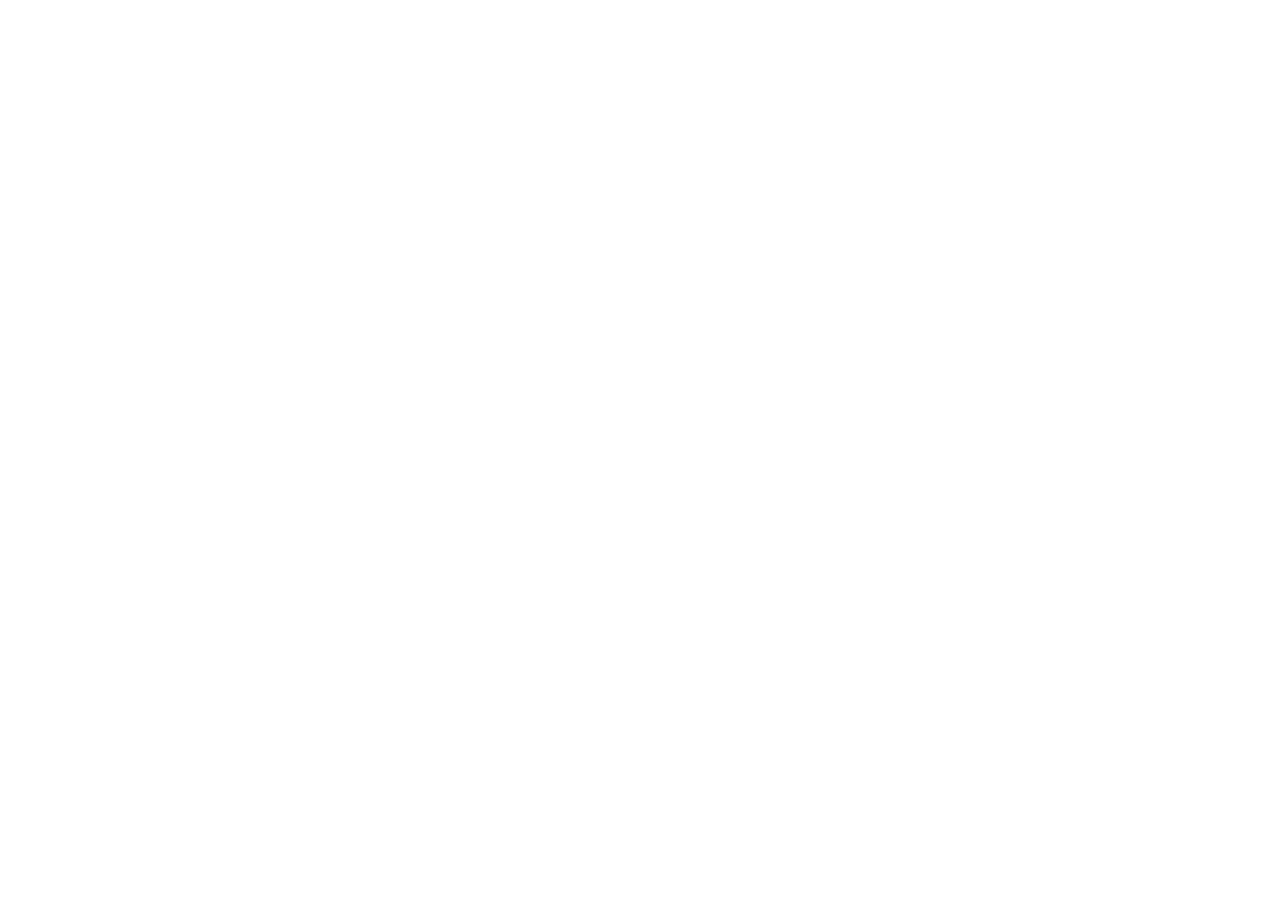
==== about.html @ 8c9f4666 "Initial Commit" ====
<!doctype html>
<html lang="en">
  <head>
    <meta charset="UTF-8" />
    <meta name="viewport" content="width=device-width, initial-scale=1.0" />
    <title>About</title>
  </head>
  <body></body>
</html>
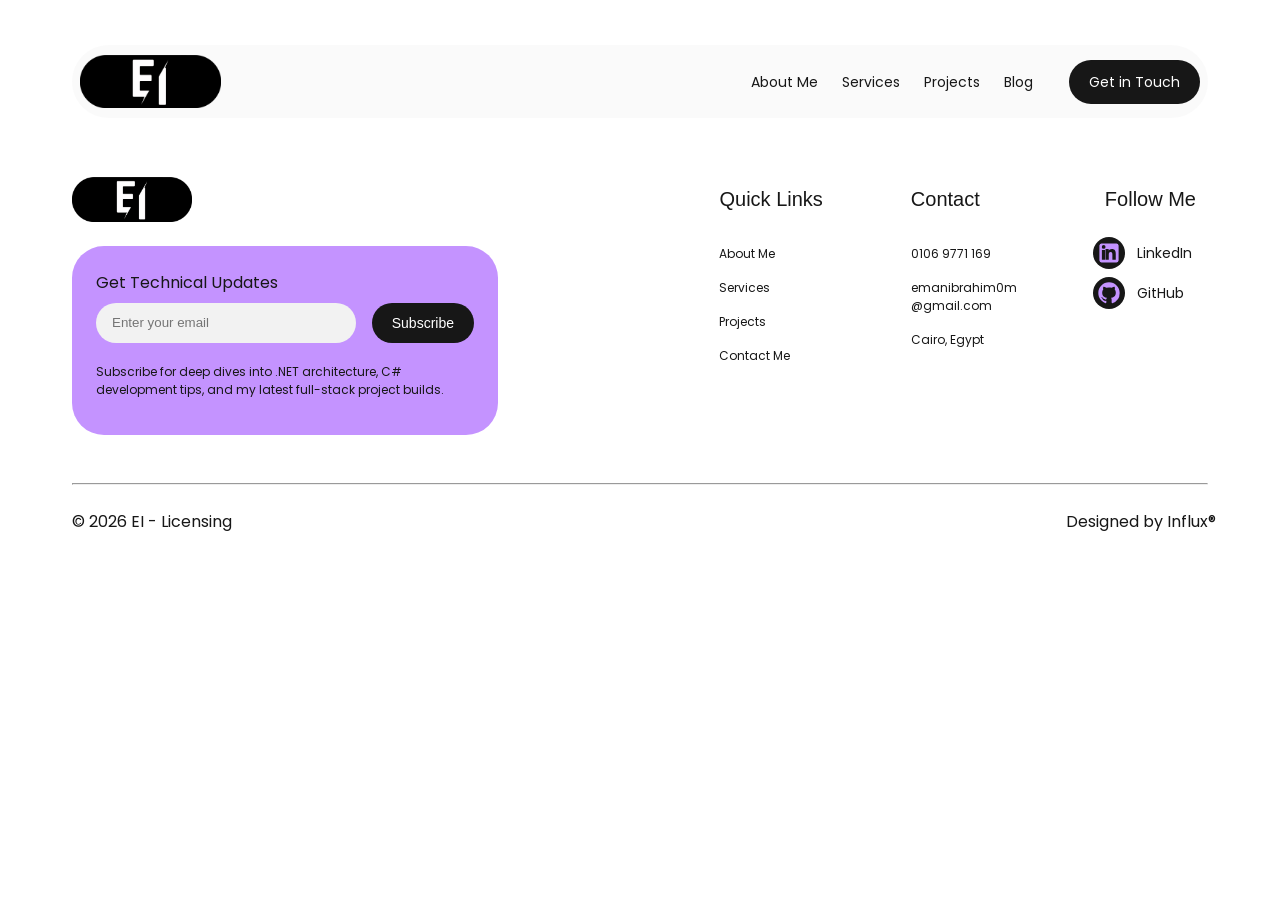
==== commit aab43385: "(Accordion - Style) changes." ====
--- a/about.html
+++ b/about.html
@@ -4,6 +4,13 @@
     <meta charset="UTF-8" />
     <meta name="viewport" content="width=device-width, initial-scale=1.0" />
     <title>About</title>
+    <link rel="stylesheet" href="./assets/css/main.css" />
   </head>
-  <body></body>
+  <body>
+    <nav id="navigation" class="rounded-none"></nav>
+    <main></main>
+    <div class="footer-container"></div>
+    <!-- Scripts -->
+    <script src="./assets/js/main.js"></script>
+  </body>
 </html>
--- a/assets/css/main.css
+++ b/assets/css/main.css
@@ -0,0 +1,633 @@
+/* Font Family */
+/* --- Poppins Font Family --- */
+/* Regular */
+@font-face {
+    font-family: 'Poppins';
+    src: url('./../fonts/Poppins/Poppins-Regular.ttf') format('truetype');
+    font-weight: 400;
+    font-style: normal;
+    font-display: swap;
+}
+/* Bold */
+@font-face {
+    font-family: 'Poppins';
+    src: url('./../Fonts/Poppins/Poppins-SemiBold.ttf') format('truetype');
+    font-weight: 600;
+    font-style: normal;
+    font-display: swap;
+}
+/* Light */
+@font-face {
+    font-family: 'Poppins';
+    src: url('./../Fonts/Poppins/Poppins-Medium.ttf') format('truetype');
+    font-weight: 500;
+    font-style: normal;
+    font-display: swap;
+}
+
+/* --- Cairo Font Family --- */
+/* Regular */
+@font-face {
+    font-family: 'Cairo';
+    src: url('./../Fonts/Cairo/Cairo-Regular.ttf') format('truetype');
+    font-weight: 400;
+    font-style: normal;
+    font-display: swap;
+}
+/* Bold */
+@font-face {
+    font-family: 'Cairo';
+    src: url('./../Fonts/Cairo/Cairo-Bold.ttf') format('truetype');
+    font-weight: 700;
+    font-style: normal;
+    font-display: swap;
+}
+/* Light */
+@font-face {
+    font-family: 'Cairo';
+    src: url('./../Fonts/Cairo/Cairo-Medium.ttf') format('truetype');
+    font-weight: 500;
+    font-style: normal;
+    font-display: swap;
+}
+
+/* Color Palette - Typography */
+:root {
+    /*  Color Palette */
+    --white: #ffffff;
+    --black: #171717;
+    --gray: #f2f2f2;
+    --lightgray: #f8f8f8;
+    --Lavender: 	#c493ff;
+
+    /*  Typography */
+    --En-font: 'Poppins', sans-serif;
+    --Ar-font: 'Cairo', sans-serif;
+    --textsize-large: clamp(1.125rem, 2vw, 1.5rem);
+    --textsize-medium: clamp(1rem, 1.5vw, 1.25rem);
+    --textsize-regular: 1rem;
+    --textsize-small: 0.875rem;
+    --textsize-tiny: 0.75rem;
+}
+
+/* Heading Text */
+h1, h2, h3, h4, h5, h6 {
+    margin: 0;
+    font-weight: 500;
+    color: var(--black);
+    line-height: 1.2;
+}
+
+h4 ,h5 ,h6 { line-height: 1.4;  font-weight: 500;}
+h1 { font-size: clamp(2rem, 8vw, 4rem); }
+h2 { font-size: clamp(1.5rem, 6vw, 3rem); }
+h3 { font-size: clamp(1.3rem, 5vw, 2.5rem); }
+h4 { font-size: clamp(1.25rem, 4vw, 2rem); }
+h5 { font-size: clamp(1rem, 3vw, 1.5rem); }
+h6 { font-size: clamp(0.875rem, 2vw, 1.25rem); }
+
+/* General Settings */
+* {
+    box-sizing: border-box;
+    background-color: transparent;
+}
+
+body {
+    padding: 0 5%;
+    color: var(--black);
+    font-family: var(--En-font);
+}
+
+/* Section */
+section {
+    padding-top: 6rem;
+    padding-bottom: 6rem;
+}
+
+/* Links&Lists */
+a {
+    text-decoration: none;
+    color: var(--black);
+}
+
+ul {
+    list-style: none;
+}
+
+/* Utility Class */
+.flex-column {
+    display: flex;
+    flex-direction: column;
+}
+
+.rounded-black {
+    border: 1px solid var(--black);
+    border-radius: 100rem; 
+}
+
+.rounded-none {
+    border: none;
+    border-radius: 100rem; 
+}
+
+.rounded-corner {
+    border-radius: 2rem; 
+}
+.rounded-corner-black {
+    border-radius: 3rem; 
+    border: 1px solid var(--black);
+}
+
+/* Tags */
+.tag {
+    background-color: var(--Lavender); 
+    color: var(--black);
+    display: inline-block;
+    font-size: var(--textsize-small);
+}
+
+.text-tag {
+    padding: 0.3rem 0.75rem;
+    font-weight: 400;
+}
+
+.tool-tag {
+    padding: 0.25rem 0.75rem;
+    font-weight: 700;
+}
+
+/* Buttons */
+.button {
+    cursor: pointer;
+    padding: clamp(0.5rem, 1vw, 0.75rem) clamp(1rem, 3vw, 1.25rem);
+    font-size: clamp(var(--textsize-tiny), 2vw, var(--textsize-small));
+}
+
+.button-primary {
+    background-color: var(--black);
+    color: var(--white);
+}
+
+.button-secondary {
+    background-color: transparent;
+    color: var(--black);
+}
+
+/* Buttons Hover */
+.button-primary:hover{
+    color: var(--Lavender);
+}
+
+.button-secondary:hover {
+    background-color: var(--black);
+    color: var(--white);
+}
+
+/* Button Link */
+.button-link {
+    color: var(--black);
+    padding: 0.25rem 0;
+    font-size: var(--textsize-regular);
+
+    display: flex;
+    align-items: center;
+    gap: 0.5rem;
+    margin-top: 1.5rem;
+}
+
+.button-link:hover {
+    color: var(--Lavender);
+}
+
+/* Accordion-icon */
+.accordion-icon svg {
+    color: var(--white);
+    background-color: var(--Lavender);
+}
+.accordion-icon svg:hover {
+    transition: 0.3s;
+    transform: rotate(90deg);
+}
+
+/* Social Links */
+.social-link {
+    display: flex;
+    align-items: center;
+    gap: 0.75rem;
+    color: var(--black);
+    font-size: var(--textsize-small);
+    margin-bottom: 0.5rem;
+}
+
+.social-link svg {
+    color: var(--Lavender);
+    width: 2rem;
+    height: 2rem;
+    display: block;
+    background-color: var(--black);
+    border-radius: 100rem;
+    padding: 0.2rem;
+}
+
+.social-link:hover {
+    filter: brightness(1.5);
+}
+
+/* navigation */
+nav {
+    display: flex;
+    position: sticky;
+    justify-content: space-between;
+    top: 5%;
+    width: 100%;
+    align-items: center;
+    background: rgba(248, 248, 248, 0.75);
+    backdrop-filter: blur(12px);
+    padding: 0.5rem 0.5rem;
+}
+
+.nav-logo {
+    width: 8.8rem;
+    display: block;
+}
+
+.nav-left {
+    display: flex;
+    align-items: center;
+    justify-content: space-between;
+}
+
+.nav-link {
+    padding: 0.5rem 0.75rem;
+    font-size: var(--textsize-small);
+}
+
+.nav-link:hover {
+    background-color: var(--Lavender);
+}
+
+#nav-button{padding-left: 1.5rem;}
+
+/* Hamburger Menu */
+.ham-menu {
+    display: none;
+}
+
+@media (max-width: 768px) {
+    .ham-menu {
+        display: block;
+        
+    }
+    .nav-left {
+        position: fixed;
+        display: flex;
+        flex-direction: column;
+        width: 100%;
+        background-color: var(--lightgray);
+        padding: 2rem 0;
+        border-radius: 2rem;
+        top: -500%;
+        gap: 1rem;
+        transition: 0.6s;
+    }
+    .nav-link {font-size: var(--textsize-medium);}
+    .nav-left.active{ top: 100%;}
+
+}
+
+/* Hero Section */
+.hero, .hero-head{
+    align-items: center;
+    max-width: 65rem;
+    margin-right: auto;
+    margin-left: auto;
+    text-align: center;
+    gap: 1.5rem;
+}
+
+.hero-text {
+    margin-bottom: 2rem;
+}
+
+.hero-img {
+    max-width: 100%;
+    border-radius: 2rem;
+}
+
+/* Logos Section */
+.logo-componant {
+    align-items: center; 
+    gap: 3rem;
+}  
+
+.logos-icons {
+    display: flex;
+    gap: clamp(1rem, 5vw, 6rem);
+}
+
+.tool-logo {
+    height: clamp(2rem, 3vw, 3rem);
+    width: auto;
+    opacity: 0.6;
+    filter: grayscale(30%);
+}
+
+.tool-logo:hover {
+    opacity: 1;
+    filter: grayscale(0%);
+}
+
+
+/* Services Section */
+.services {
+    background-color: var(--lightgray);
+    padding: 6rem 2rem;
+}
+
+.service-name {
+    font-size: 1.5rem;
+    font-weight: 500;
+    margin: 0;
+}
+
+.services-head {
+    gap: 0.5rem;
+    align-items: flex-start;
+    margin-bottom: 3rem;
+}
+
+.service-cards-container {
+    gap: 1rem;
+}
+
+.service-card-name {
+    padding: 1.2rem 1.5rem;
+    display: flex;
+    justify-content: space-between;
+}
+
+.service-description  {
+    font-size: var(--textsize-large); 
+    margin: 0;
+}
+
+.service-card-body {
+    display: grid;
+    grid-template-columns: repeat(2, 1fr);
+    align-items: center;
+    gap: 4rem;
+    padding: 1.5rem;
+}
+
+.service-description {
+    font-size: var(--textsize-medium);
+}
+
+.service-img {
+    aspect-ratio: 15/9;
+    object-fit: cover;
+    width: 100%;
+    height: 100%;
+}
+
+.service-card-content {
+    align-items: flex-start; 
+    gap: clamp(0.5rem, 2vw, 1.5rem);  
+    padding: 1.5rem;
+}
+
+@media (max-width: 900px) {
+    .service-card-body, .service-card-body.active {
+        grid-template-columns:1fr;
+    }
+}
+
+/* Projects */
+.projects-head {
+    display: flex;
+    justify-content: space-between;
+    align-items: flex-end;
+    flex-wrap: wrap;
+    margin-bottom: 3rem;
+}
+
+.project-head-left {
+    gap: 1rem;
+    align-items: flex-start; 
+    margin-bottom: 1rem;
+}
+
+.project-head-text {
+    font-size: var(--textsize-medium);
+}
+
+.project-cards-container {
+    display: grid;
+    grid-template-columns: repeat(3, 1fr);
+    gap: 2rem;
+}
+
+.project-card {
+    padding: 1rem; 
+    background-color: var(--lightgray);
+}
+
+.project-card:hover {
+    border: 1px solid var(--black);
+}
+
+.project-link {
+    justify-content: right;
+}
+
+.project-img {
+    aspect-ratio: 16 / 9;
+    width: 100%;
+    object-fit: cover;
+}
+
+.project-description {
+    padding: 1.25rem 1rem;
+}
+
+@media (max-width: 900px) {
+    .project-cards-container {
+        grid-template-columns: repeat(2, 1fr);
+    }
+}
+@media (max-width: 568px) {
+    .project-cards-container {
+        grid-template-columns: 1fr;
+        gap: 2rem;
+
+    }
+}
+
+/* Development Process section */
+.process{
+    background-color: var(--lightgray);
+    border-radius: 2rem;
+    gap: 2rem;
+}
+
+.process-head, .process-container, .process-contact {
+    max-width: 70rem;
+    margin-right: auto;
+    margin-left: auto;
+    width: 100%;
+} 
+
+.process-head {
+    display: flex;
+    flex-direction: column;
+    align-items: center;
+    gap: 1rem;
+    margin-bottom: 2rem;
+
+}
+
+.process-container {
+    display: grid;
+    grid-template-columns: 100%;
+    grid-row-gap: 1rem;
+}
+
+.process-card {
+    border: 1px solid var(--black);
+}
+
+.process-card-head {
+    display: flex;
+    justify-content: space-between;
+    padding: 1.25rem 1.5rem;
+    transition: max-height 0.3s ease-out, padding 0.3s ease;
+    align-items: center;
+}
+
+
+.process-card-body {
+    padding: 0 1.5rem 1rem 1.5rem;
+}
+
+.process-contact {
+    background-color: var(--Lavender);
+    align-items: center;
+    text-align: center;
+    padding: clamp(1rem, 4vw, 3rem)  4rem;
+}
+
+/* Accordion for poth process / service */
+.process-card-body, .service-card-body{
+    display: none;
+}
+
+.process-card-body.active, .service-card-body.active {
+    display: grid;
+}
+
+.process-card:hover, .service-card:hover {
+    cursor: pointer;
+}
+
+.process-card:has(.process-card-body.active) .accordion-icon svg,
+.service-card:has(.service-card-body.active) .accordion-icon svg {
+    transform: rotate(-45deg);
+    transition: transform 0.3s ease;
+}
+
+/* Footer */
+footer {
+    display: grid;
+    grid-template-columns: 0.60fr 1fr; 
+    justify-content: end;
+    margin-top: 6rem;
+}
+
+.footer-left {
+    display: grid;
+    grid-template-columns: repeat(3, max-content); 
+    gap: clamp(1.5rem, 5vw, 7.5rem);
+    flex-wrap: wrap;
+    justify-content: flex-end;
+}
+
+.footer-link-list {
+    display: flex;
+    flex-direction: column;
+    align-items: flex-start;
+}
+
+.footer-link, .footer-heading{
+    color: var(--black);
+    padding: 0.5rem 0.75rem;
+    border-radius: 100rem;
+}
+
+.footer-heading {
+    margin-bottom: 1rem;}
+
+.footer-link:hover {
+    background-color: var(--Lavender);
+}
+
+.footer-right {
+    gap: 1.5rem;
+}
+
+.footer-logo{
+    width: 7.5rem;
+    display: block;
+}
+
+.footer-newsletter {
+    background-color: var(--Lavender);
+    padding: 1.5rem;
+    gap: .5rem;
+}
+
+.footer-form {
+    display: grid;
+    grid-template-columns: 1fr max-content;
+    gap: clamp(0.5rem, 2vw, 1rem);
+}
+
+.footer-input {
+    border: none;
+    background-color: var(--gray);
+    border-radius: 100rem;
+    padding: 0.5rem 1rem;
+    width: 100%;
+    box-sizing: border-box;
+}
+
+.footer-input:focus {
+    outline: 0;
+    box-shadow: 0 0 2px 0 rgba(0, 0, 0, 0.75);
+}
+
+.footer-text, .footer-link {
+    font-size: var(--textsize-tiny);
+}
+
+@media (max-width: 768px) {
+    footer {
+        grid-template-columns: 1fr;
+        gap: 2.5rem; 
+    }
+    .footer-left {
+        justify-content: space-around;
+        gap:  clamp(0.5rem, 2vw, 2rem);
+        
+    }
+}
+
+@media (max-width: 480px) {
+    grid-template-columns: repeat(2, 1fr);
+
+    .footer-form {
+        grid-template-columns: 1fr;
+    }
+}
+
+#end p { display: inline-block; } 
+#end p:last-child { position: absolute; right: 5% }
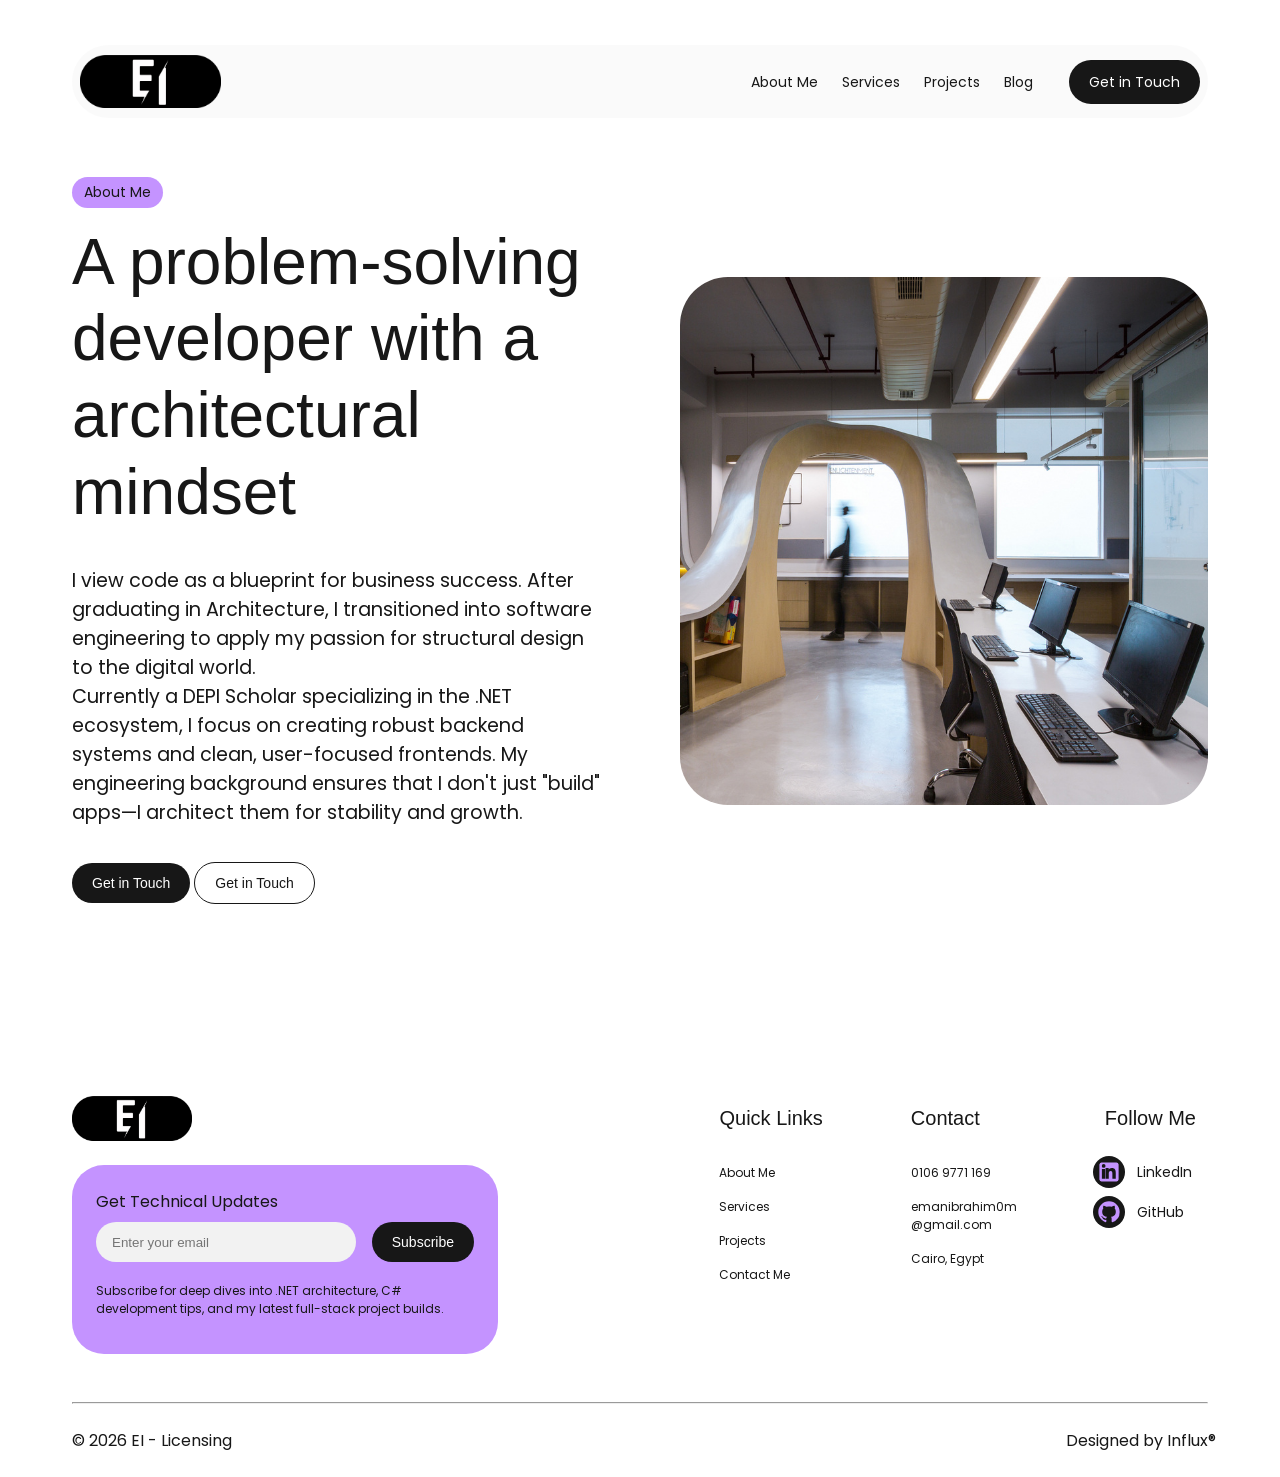
==== commit 5fe65169: "About/Services Pages Hero." ====
--- a/about.html
+++ b/about.html
@@ -3,12 +3,49 @@
   <head>
     <meta charset="UTF-8" />
     <meta name="viewport" content="width=device-width, initial-scale=1.0" />
-    <title>About</title>
+    <title>About Me</title>
+    <link
+      rel="icon"
+      type="image/x-icon"
+      href="./assets/images/icons/favicon-16x16.png"
+    />
     <link rel="stylesheet" href="./assets/css/main.css" />
   </head>
   <body>
     <nav id="navigation" class="rounded-none"></nav>
-    <main></main>
+    <main>
+      <section class="a-s-hero">
+        <div class="a-s-hero-left flex-column">
+          <span class="tag text-tag rounded-none">About Me</span>
+          <h1 class="a-s-hero-head">
+            A problem-solving developer with a architectural mindset
+          </h1>
+          <p class="a-s-hero-body">
+            I view code as a blueprint for business success. After graduating in
+            Architecture, I transitioned into software engineering to apply my
+            passion for structural design to the digital world.
+            <br />
+            Currently a DEPI Scholar specializing in the .NET ecosystem, I focus
+            on creating robust backend systems and clean, user-focused
+            frontends. My engineering background ensures that I don't just
+            "build" apps—I architect them for stability and growth.
+          </p>
+          <div class="a-s-hero-buttons">
+            <button class="button button-primary rounded-none">
+              Get in Touch
+            </button>
+            <button class="button button-secondary rounded-black">
+              Get in Touch
+            </button>
+          </div>
+        </div>
+        <img
+          src="./assets/images/hero imgs/about hero img.png"
+          alt=""
+          class="a-s-hero-img rounded-corner"
+        />
+      </section>
+    </main>
     <div class="footer-container"></div>
     <!-- Scripts -->
     <script src="./assets/js/main.js"></script>
--- a/assets/css/main.css
+++ b/assets/css/main.css
@@ -622,8 +622,9 @@
 }
 
 @media (max-width: 480px) {
-    grid-template-columns: repeat(2, 1fr);
-
+    .footer-left {
+        grid-template-columns: repeat(2, 1fr);
+    }
     .footer-form {
         grid-template-columns: 1fr;
     }
@@ -631,3 +632,35 @@
 
 #end p { display: inline-block; } 
 #end p:last-child { position: absolute; right: 5% }
+
+/* About/Service Page  Hero Section */
+.a-s-hero {
+    display: grid;
+    grid-template-columns: repeat(2, 1fr);
+    gap: 5rem;
+    align-items: center;
+}
+
+.a-s-hero-left {
+    align-items: start; 
+    gap: 1rem;   
+}
+.a-s-hero-img {
+    aspect-ratio: 1;
+    object-fit: cover;
+    border-radius: 3rem;
+    width: 100%;
+    height: auto;
+    object-position: right;
+}
+.a-s-hero-body {
+    font-size: var(--textsize-medium);
+}
+
+@media (max-width: 768px) {
+    .a-s-hero {
+        grid-template-columns: 1fr;
+        gap: 2.5rem; 
+    }
+
+}
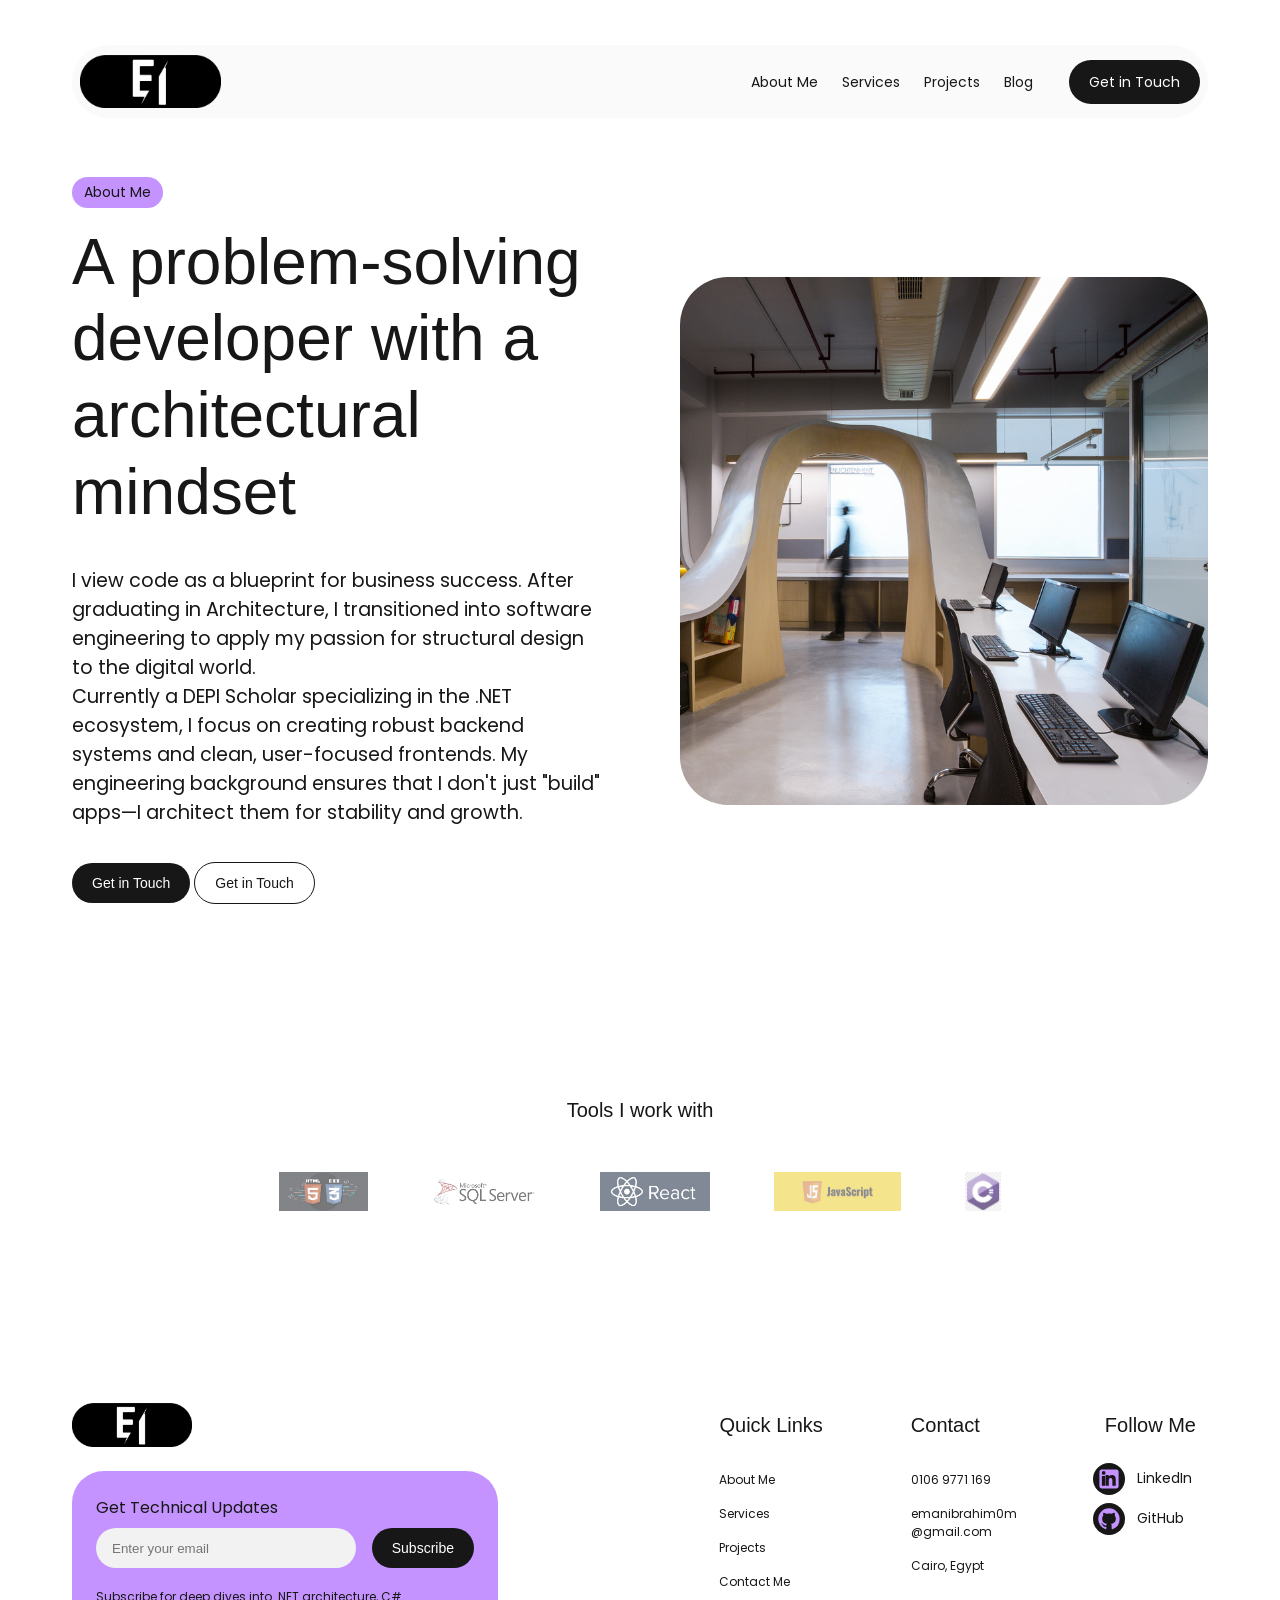
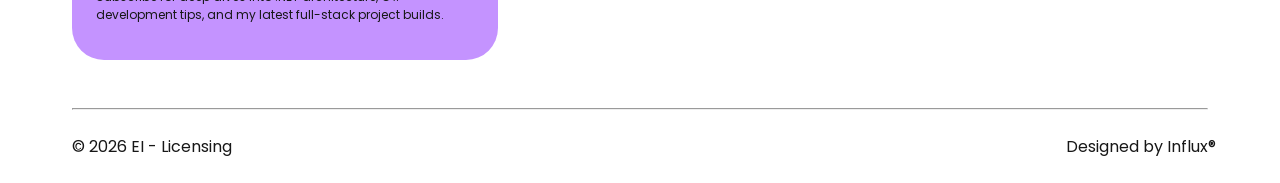
==== commit 26efc2e0: "Shared Logos Section." ====
--- a/about.html
+++ b/about.html
@@ -45,6 +45,8 @@
           class="a-s-hero-img rounded-corner"
         />
       </section>
+      <!-- Logos Section -->
+      <section class="logo-componant flex-column"></section>
     </main>
     <div class="footer-container"></div>
     <!-- Scripts -->
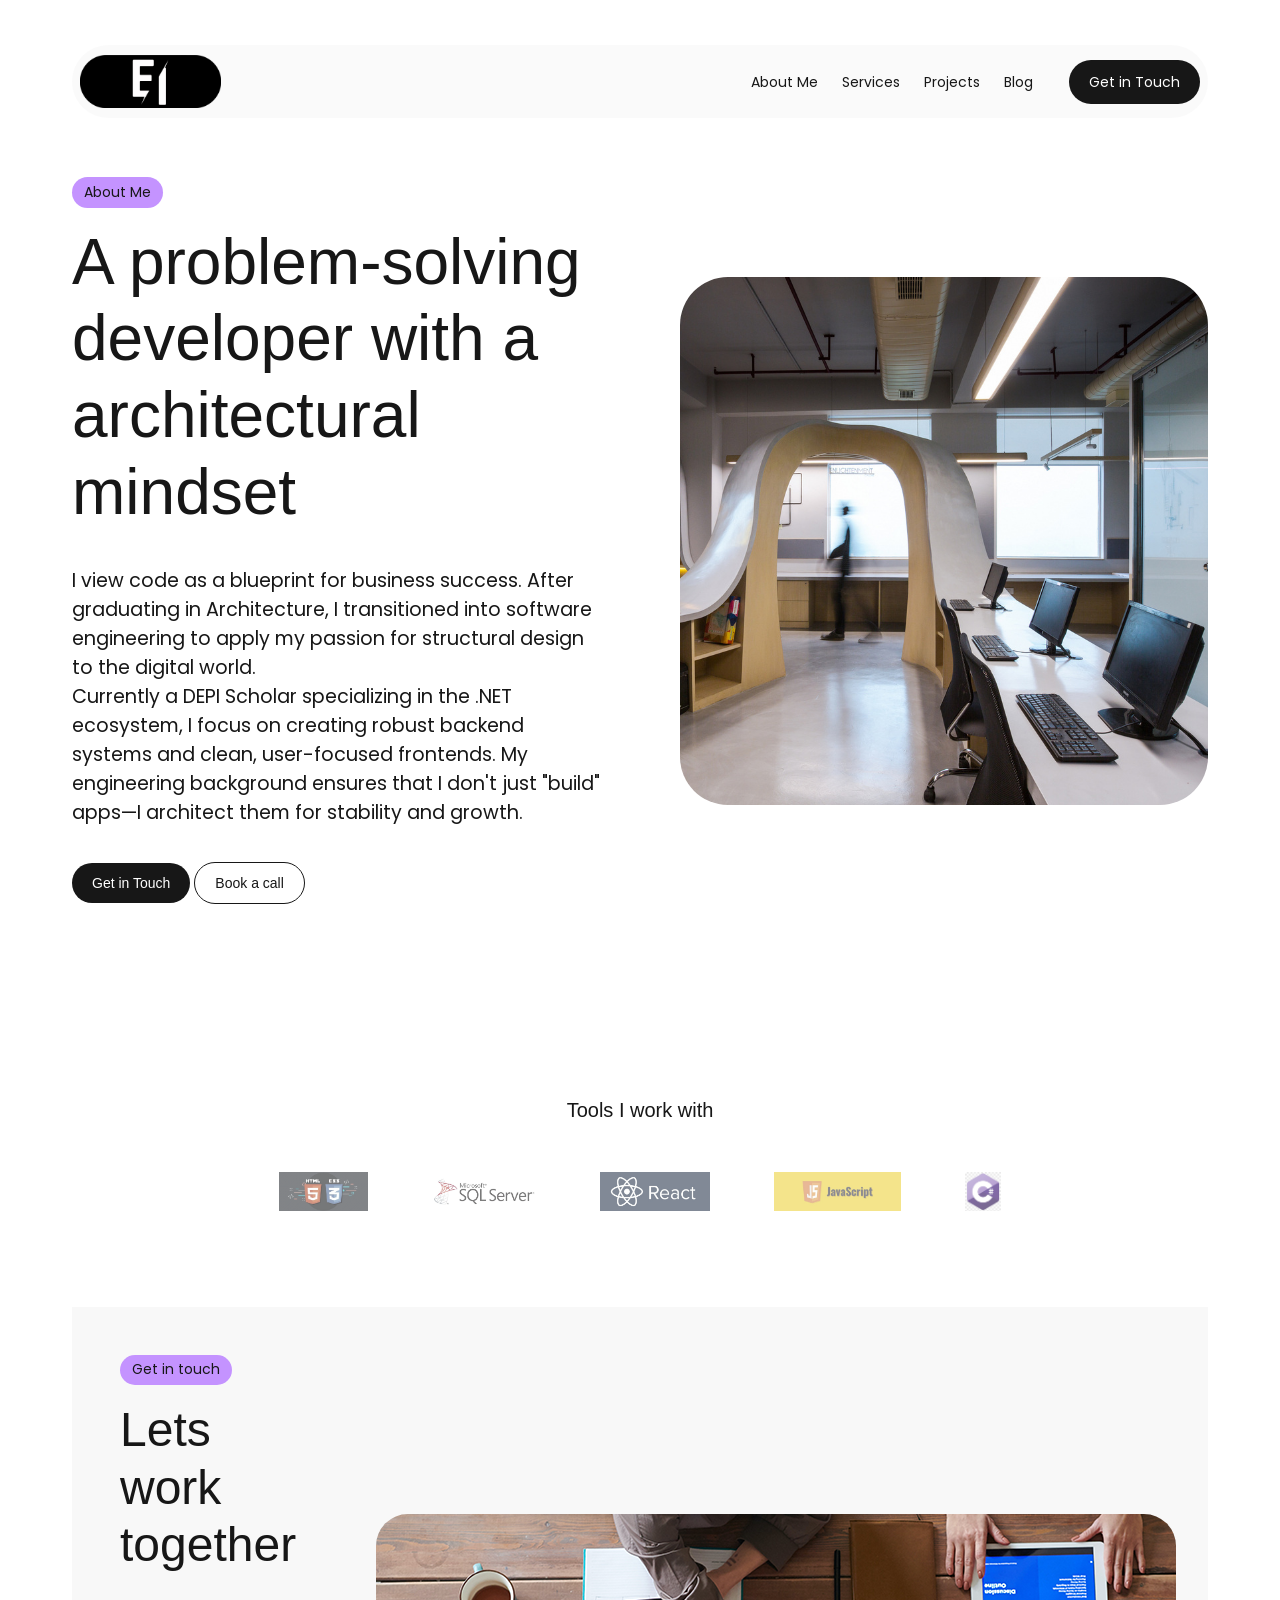
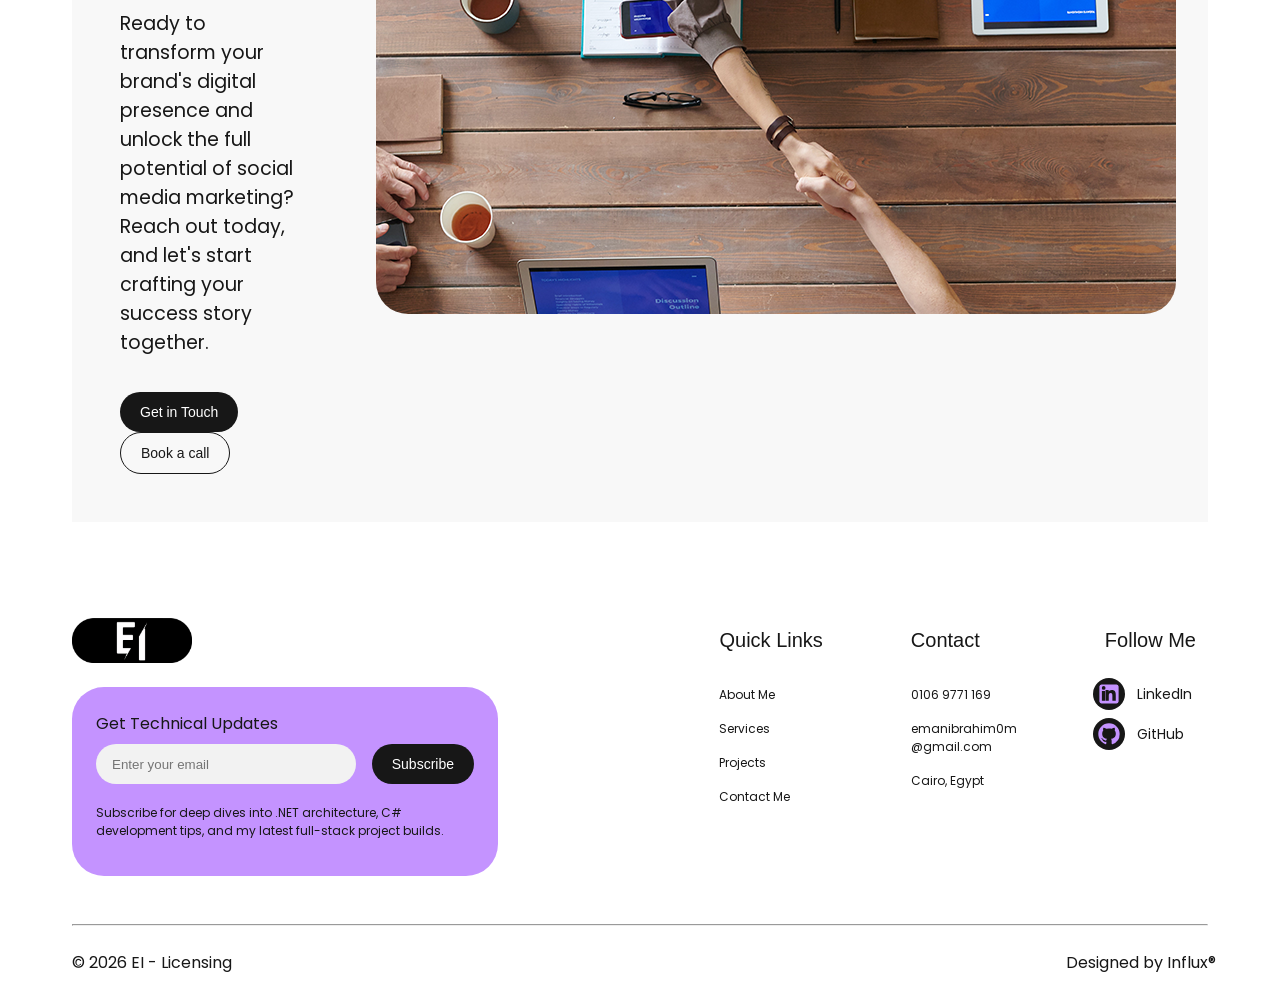
==== commit 4d1279eb: "GitInTouch Section" ====
--- a/about.html
+++ b/about.html
@@ -35,7 +35,7 @@
               Get in Touch
             </button>
             <button class="button button-secondary rounded-black">
-              Get in Touch
+              Book a call
             </button>
           </div>
         </div>
@@ -45,10 +45,17 @@
           class="a-s-hero-img rounded-corner"
         />
       </section>
+
       <!-- Logos Section -->
       <section class="logo-componant flex-column"></section>
+
+      <!-- Get In Touch Section -->
+      <div class="getintouch-section"></div>
+
+      <!-- Footer -->
+      <div class="footer-container"></div>
     </main>
-    <div class="footer-container"></div>
+
     <!-- Scripts -->
     <script src="./assets/js/main.js"></script>
   </body>
--- a/assets/css/main.css
+++ b/assets/css/main.css
@@ -74,7 +74,6 @@
 h1, h2, h3, h4, h5, h6 {
     margin: 0;
     font-weight: 500;
-    color: var(--black);
     line-height: 1.2;
 }
 
@@ -403,7 +402,7 @@
 }
 
 /* Projects */
-.projects-head {
+.section-head-v1 {
     display: flex;
     justify-content: space-between;
     align-items: flex-end;
@@ -411,13 +410,14 @@
     margin-bottom: 3rem;
 }
 
-.project-head-left {
+.section-head-left-v1 {
     gap: 1rem;
     align-items: flex-start; 
     margin-bottom: 1rem;
-}
-
-.project-head-text {
+    max-width: 75rem;
+}
+
+.section-head-text-v1 {
     font-size: var(--textsize-medium);
 }
 
@@ -517,11 +517,11 @@
 }
 
 /* Accordion for poth process / service */
-.process-card-body, .service-card-body{
+.process-card-body, .service-card-body.active{
     display: none;
 }
 
-.process-card-body.active, .service-card-body.active {
+.process-card-body.active, .service-card-body {
     display: grid;
 }
 
@@ -530,7 +530,7 @@
 }
 
 .process-card:has(.process-card-body.active) .accordion-icon svg,
-.service-card:has(.service-card-body.active) .accordion-icon svg {
+.service-card:has(.service-card-body) .accordion-icon svg {
     transform: rotate(-45deg);
     transition: transform 0.3s ease;
 }
@@ -645,6 +645,7 @@
     align-items: start; 
     gap: 1rem;   
 }
+
 .a-s-hero-img {
     aspect-ratio: 1;
     object-fit: cover;
@@ -653,6 +654,7 @@
     height: auto;
     object-position: right;
 }
+
 .a-s-hero-body {
     font-size: var(--textsize-medium);
 }
@@ -662,5 +664,51 @@
         grid-template-columns: 1fr;
         gap: 2.5rem; 
     }
-
-}
+}
+
+/* Service-page / Progress Section */
+.progress-cards-container {
+    display: grid;
+    grid-template-columns: repeat(3, 1fr);
+    gap: 2rem;
+}
+
+.progress-card {
+    padding: 2rem;
+    gap: 3rem;
+}
+
+.progress-card:nth-child(odd) {
+    background-color: var(--black);
+    color: var(--white);
+} 
+.progress-card:nth-child(even) {
+    background-color: var(--Lavender);
+    color: var(--black);
+} 
+
+.progress-num {
+    font-size: 3rem;
+    font-weight: 700;
+}
+
+.progress-text {
+    font-size: var(--textsize-regular);
+}
+
+@media (max-width: 768px) {
+    .progress-cards-container {
+        grid-template-columns: repeat(2, 1fr);
+        gap: 1.5rem; 
+    }
+}
+
+/* Git in touch extra */
+.contact-extra {
+    padding: 3rem;
+    background-color: var(--lightgray);
+}
+
+.getintouch-body {
+    font-size: var(--textsize-medium);
+}
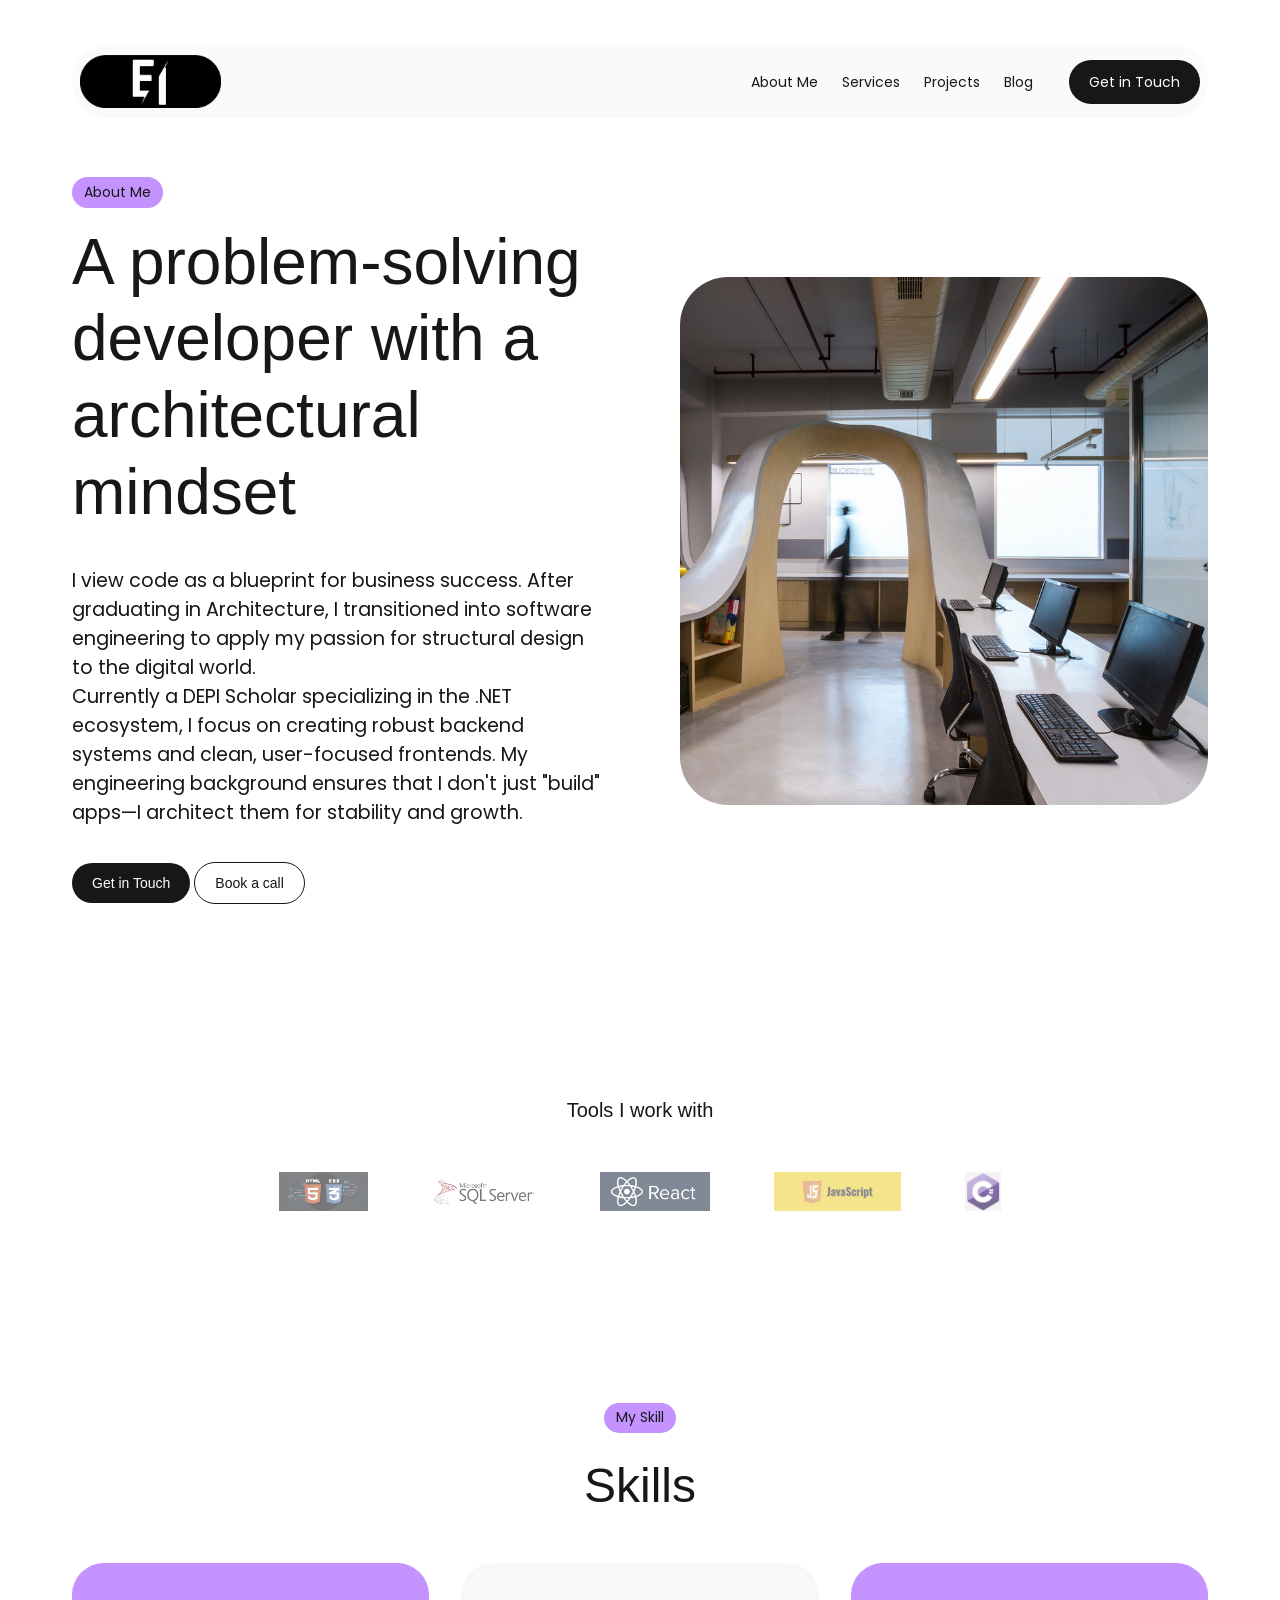
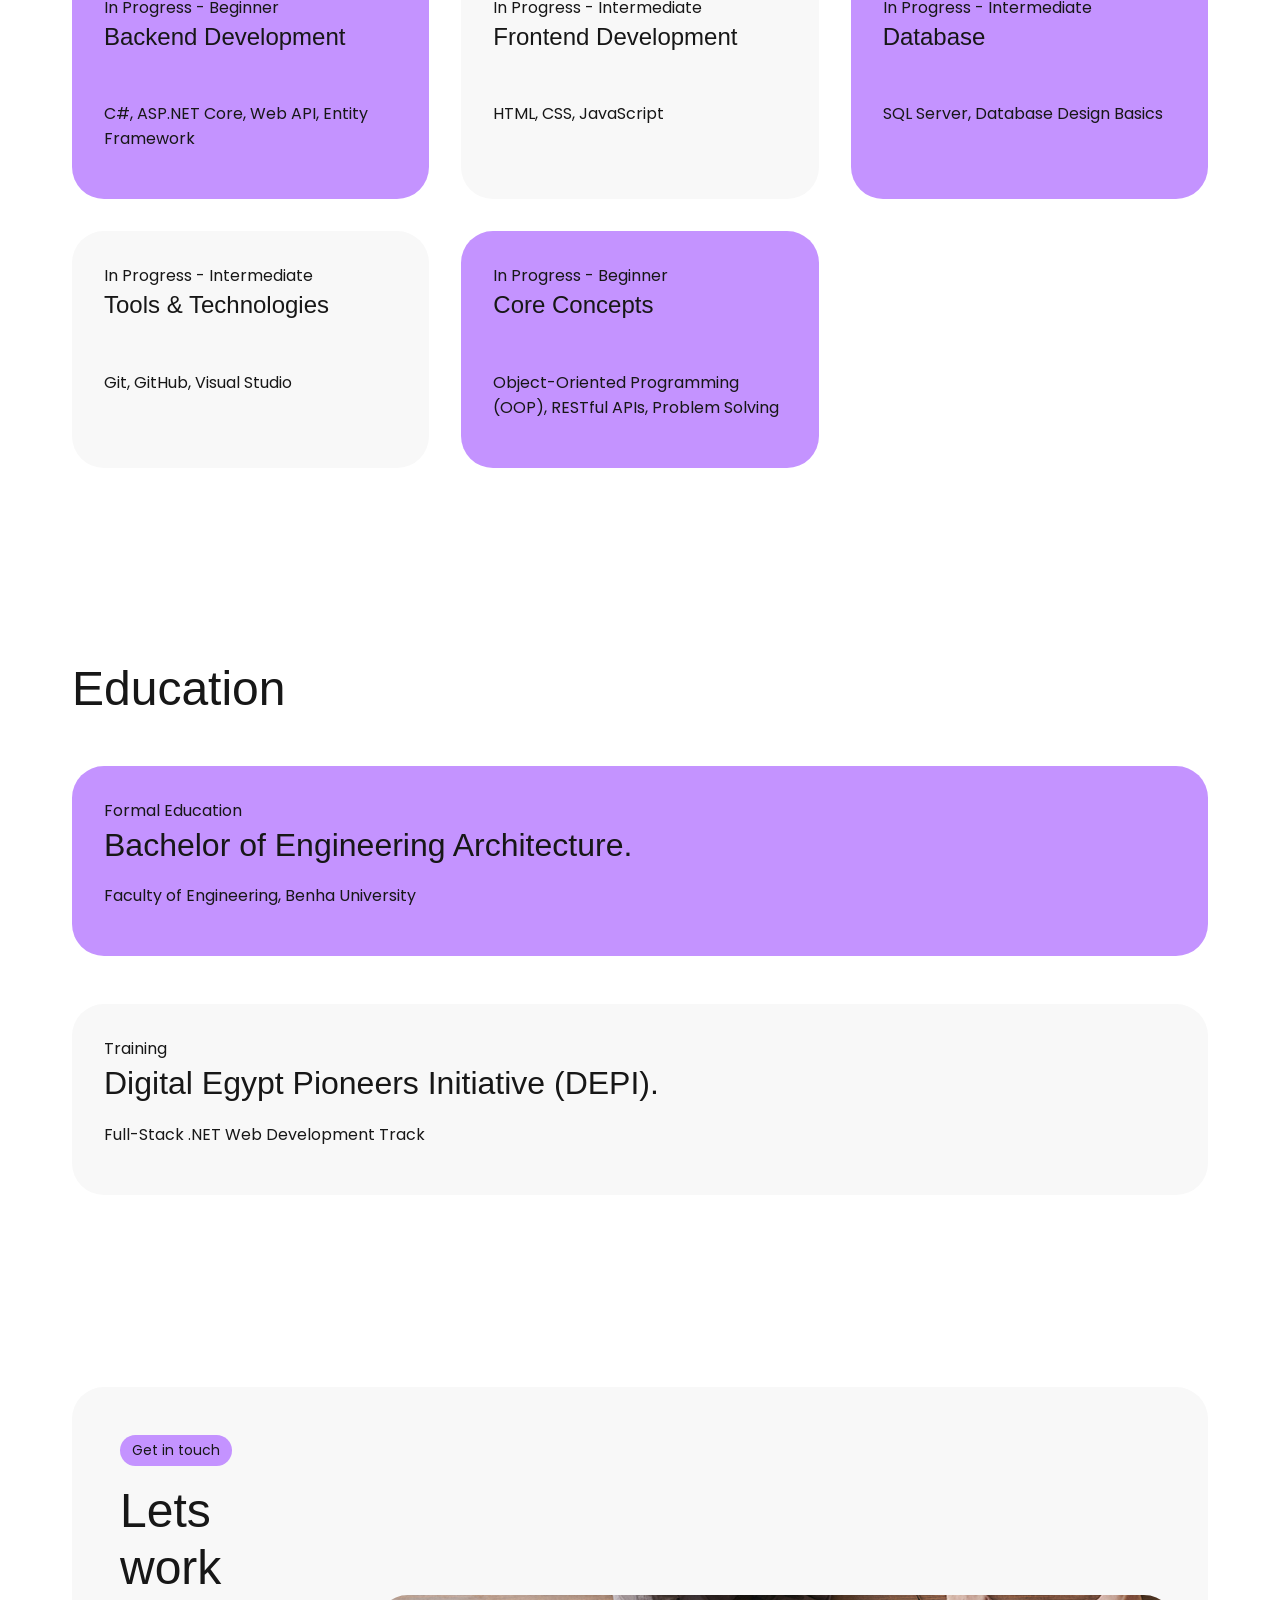
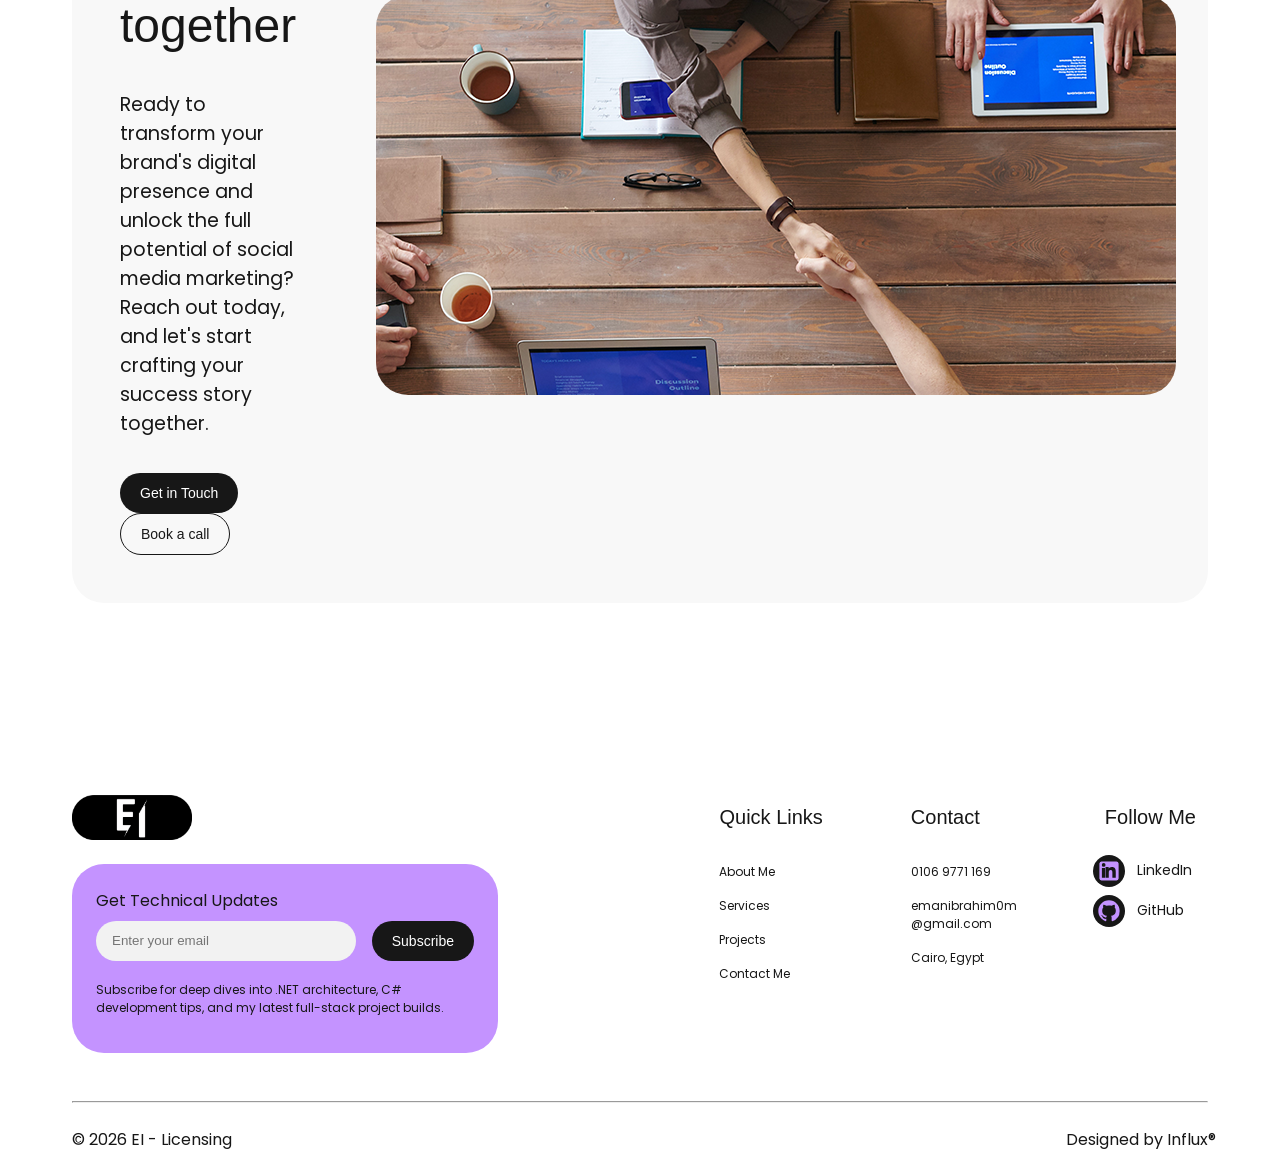
==== commit 1e914191: "Finish About Page." ====
--- a/about.html
+++ b/about.html
@@ -49,8 +49,83 @@
       <!-- Logos Section -->
       <section class="logo-componant flex-column"></section>
 
+      <!-- Skills Section -->
+      <section class="skills flex-column">
+        <div class="hero-head flex-column">
+          <span class="tag text-tag rounded-none">My Skill </span>
+          <h2 class="hero-heading">Skills</h2>
+        </div>
+
+        <div class="progress-cards-container">
+          <div class="skill-card flex-column rounded-corner">
+            <div class="skill-name">In Progress - Beginner</div>
+            <div class="skill-body">
+              <h5>Backend Development</h5>
+              <p class="skill-text">
+                C#, ASP.NET Core, Web API, Entity Framework
+              </p>
+            </div>
+          </div>
+          <div class="skill-card flex-column rounded-corner">
+            <div class="skill-name">In Progress - Intermediate</div>
+            <div class="skill-body">
+              <h5>Frontend Development</h5>
+              <p class="skill-text">HTML, CSS, JavaScript</p>
+            </div>
+          </div>
+          <div class="skill-card flex-column rounded-corner">
+            <div class="skill-name">In Progress - Intermediate</div>
+            <div class="skill-body">
+              <h5>Database</h5>
+              <p class="skill-text">SQL Server, Database Design Basics</p>
+            </div>
+          </div>
+          <div class="skill-card flex-column rounded-corner">
+            <div class="skill-name">In Progress - Intermediate</div>
+            <div class="skill-body">
+              <h5>Tools & Technologies</h5>
+              <p class="skill-text">Git, GitHub, Visual Studio</p>
+            </div>
+          </div>
+          <div class="skill-card flex-column rounded-corner">
+            <div class="skill-name">In Progress - Beginner</div>
+            <div class="skill-body">
+              <h5>Core Concepts</h5>
+              <p class="skill-text">
+                Object-Oriented Programming (OOP), RESTful APIs, Problem Solving
+              </p>
+            </div>
+          </div>
+        </div>
+      </section>
+
+      <!-- Education Section -->
+      <section class="skills flex-column">
+        <h2 class="hero-heading">Education</h2>
+        <div class="education-cards flex-column">
+          <div class="skill-card flex-column rounded-corner">
+            <div class="education-name">Formal Education</div>
+            <div class="skill-body">
+              <h4>Bachelor of Engineering Architecture.</h4>
+              <p class="education-text">
+                Faculty of Engineering, Benha University
+              </p>
+            </div>
+          </div>
+          <div class="skill-card flex-column rounded-corner">
+            <div class="education-name">Training</div>
+            <div class="skill-body">
+              <h4>Digital Egypt Pioneers Initiative (DEPI).</h4>
+              <p class="education-text">
+                Full-Stack .NET Web Development Track
+              </p>
+            </div>
+          </div>
+        </div>
+      </section>
+
       <!-- Get In Touch Section -->
-      <div class="getintouch-section"></div>
+      <section class="getintouch-section"></section>
 
       <!-- Footer -->
       <div class="footer-container"></div>
--- a/assets/css/main.css
+++ b/assets/css/main.css
@@ -711,4 +711,32 @@
 
 .getintouch-body {
     font-size: var(--textsize-medium);
+}
+
+/* Skills/Education Section */
+.skills, .education-cards {
+    gap: 3rem;
+}
+
+.skill-text {
+    margin-top: 3rem;
+}
+
+.skill-card {
+    padding: 2rem;
+}
+
+.skill-card:nth-child(odd) {
+    background-color: var(--Lavender);
+} 
+
+.skill-card:nth-child(even) {
+    background-color: var(--lightgray);
+} 
+
+@media (max-width: 768px) {
+    .skills {
+        grid-template-columns: repeat(2, 1fr);
+        gap: 1.5rem; 
+    }
 }
